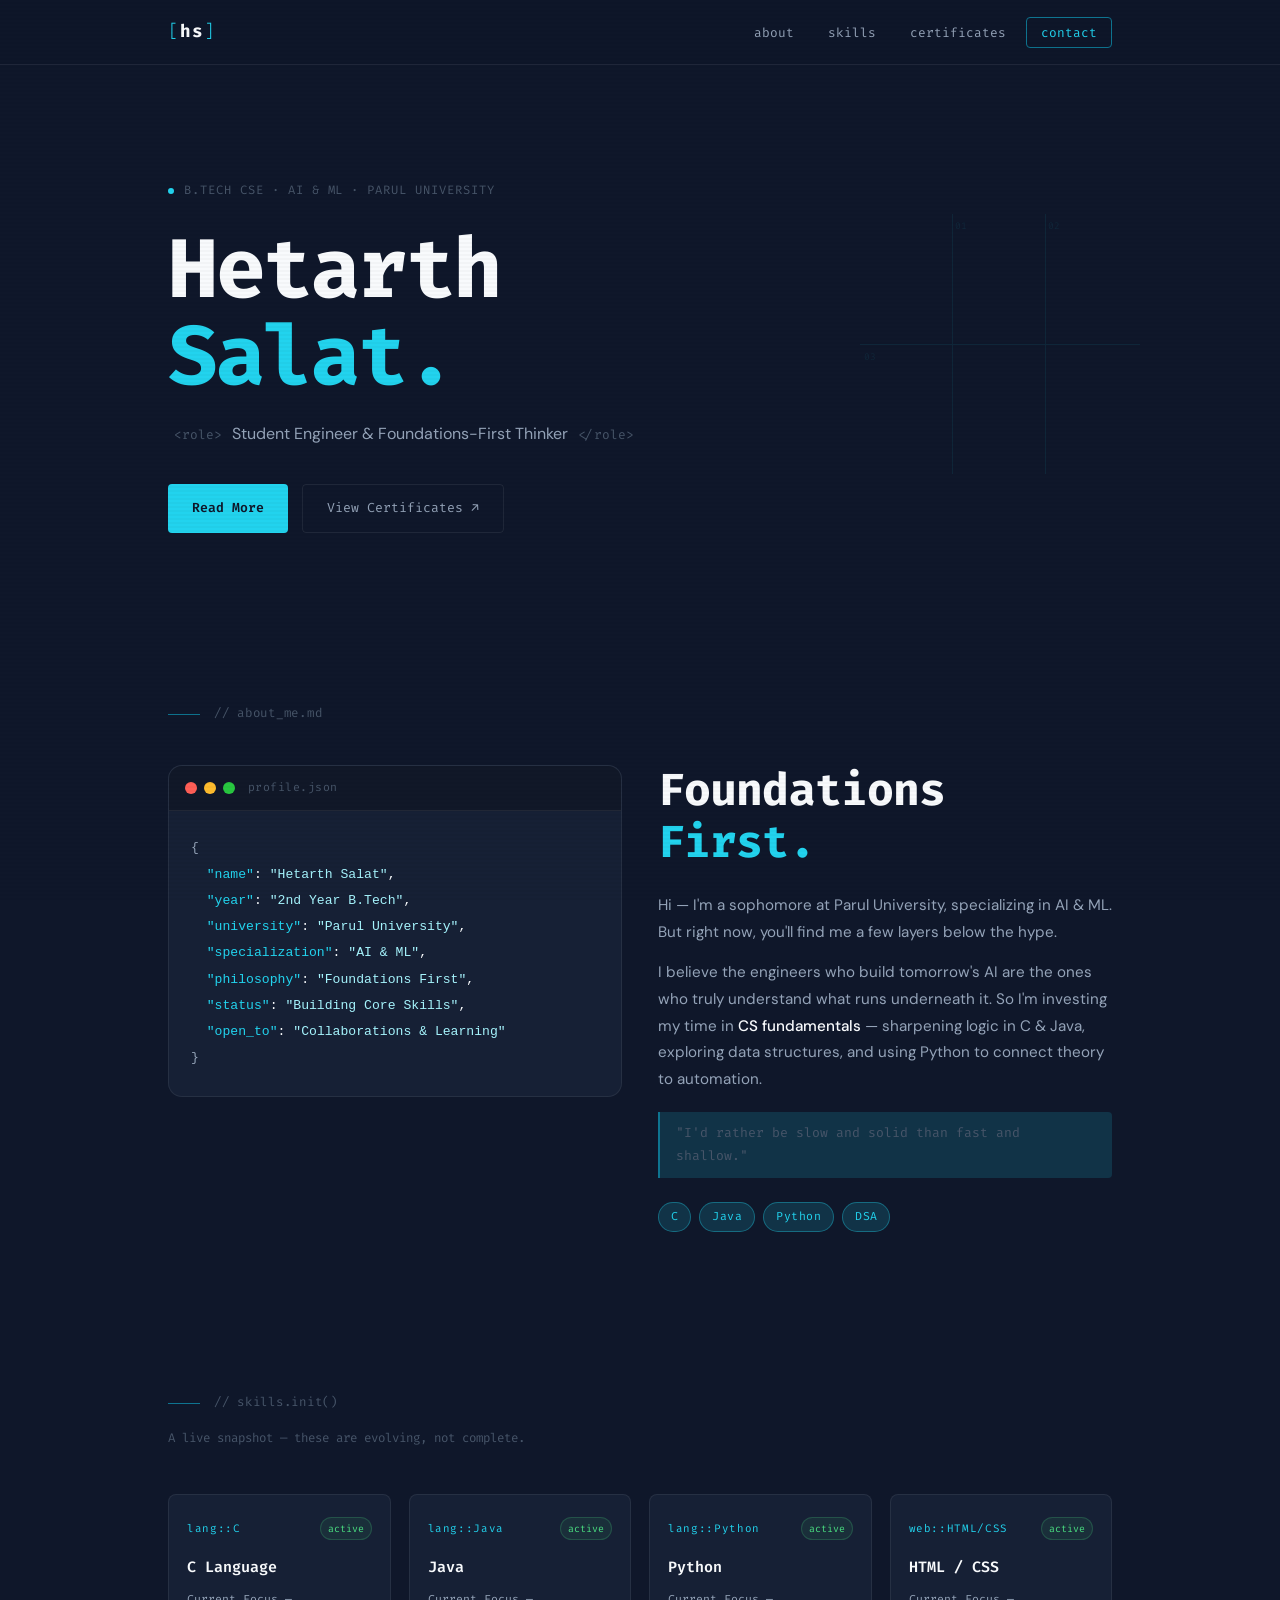
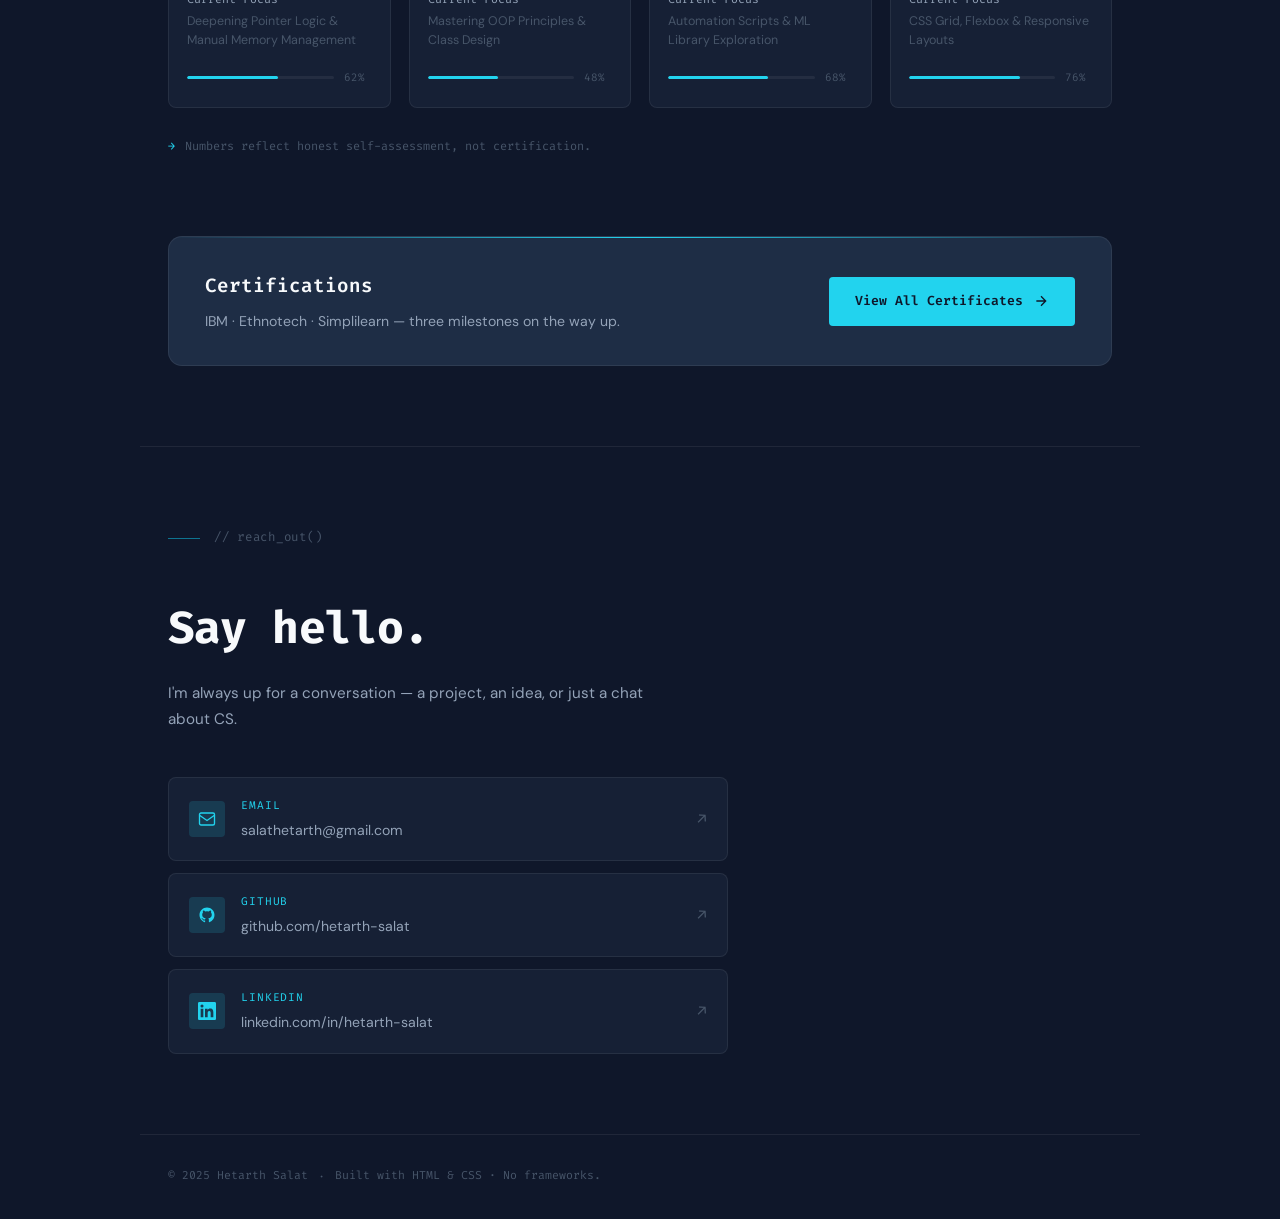
==== index.html @ 566e324a "Initial commit" ====
<!DOCTYPE html>
<html lang="en">
<head>
  <meta charset="UTF-8" />
  <meta name="viewport" content="width=device-width, initial-scale=1.0" />
  <title>Hetarth Salat — Portfolio</title>
  <link rel="preconnect" href="https://fonts.googleapis.com" />
  <link rel="preconnect" href="https://fonts.gstatic.com" crossorigin />
  <link href="https://fonts.googleapis.com/css2?family=Fira+Code:wght@300;400;500;600;700&family=DM+Sans:wght@300;400;500&display=swap" rel="stylesheet" />
  <link rel="stylesheet" href="styles.css" />
</head>
<body>

  <!-- ░░ SCANLINE OVERLAY ░░ -->
  <div class="scanlines" aria-hidden="true"></div>

  <!-- ═══════════════════════════════
       NAVBAR
  ═══════════════════════════════ -->
  <header class="site-header">
    <nav class="nav-container">
      <a href="index.html" class="nav-logo">
        <span class="logo-bracket">[</span>hs<span class="logo-bracket">]</span>
      </a>
      <ul class="nav-links">
        <li><a href="#about">about</a></li>
        <li><a href="#skills">skills</a></li>
        <li><a href="certifications.html">certificates</a></li>
        <li><a href="#contact" class="nav-cta">contact</a></li>
      </ul>
      <!-- Hamburger for mobile -->
      <button class="nav-hamburger" aria-label="Toggle menu" onclick="document.querySelector('.nav-links').classList.toggle('open')">
        <span></span><span></span><span></span>
      </button>
    </nav>
  </header>

  <main>

    <!-- ═══════════════════════════════
         HERO
    ═══════════════════════════════ -->
    <section class="hero-section">
      <div class="hero-inner">
        <div class="hero-eyebrow">
          <span class="eyebrow-dot"></span>
          <span>B.Tech CSE · AI &amp; ML · Parul University</span>
        </div>

        <h1 class="hero-name">
          <span class="hero-name-line">Hetarth</span>
          <span class="hero-name-line accent">Salat.</span>
        </h1>

        <p class="hero-descriptor">
          <span class="descriptor-tag">&lt;role&gt;</span>
          Student Engineer &amp; Foundations-First Thinker
          <span class="descriptor-tag">&lt;/role&gt;</span>
        </p>

        <div class="hero-actions">
          <a href="#about" class="btn-primary">Read More</a>
          <a href="certifications.html" class="btn-ghost">View Certificates ↗</a>
        </div>
      </div>

      <!-- Decorative grid lines -->
      <div class="hero-grid-art" aria-hidden="true">
        <div class="grid-line gl-1"></div>
        <div class="grid-line gl-2"></div>
        <div class="grid-line gl-3"></div>
        <div class="grid-number gn-1">01</div>
        <div class="grid-number gn-2">02</div>
        <div class="grid-number gn-3">03</div>
      </div>
    </section>

    <!-- ═══════════════════════════════
         ABOUT
    ═══════════════════════════════ -->
    <section id="about" class="about-section">
      <div class="section-label">
        <span class="label-line"></span>
        <span class="label-text">// about_me.md</span>
      </div>

      <div class="about-grid">
        <!-- Code block panel -->
        <div class="about-code-panel">
          <div class="code-panel-header">
            <span class="dot red"></span>
            <span class="dot yellow"></span>
            <span class="dot green"></span>
            <span class="code-filename">profile.json</span>
          </div>
          <pre class="code-body"><code><span class="json-brace">{</span>
  <span class="json-key">"name"</span>: <span class="json-str">"Hetarth Salat"</span>,
  <span class="json-key">"year"</span>: <span class="json-str">"2nd Year B.Tech"</span>,
  <span class="json-key">"university"</span>: <span class="json-str">"Parul University"</span>,
  <span class="json-key">"specialization"</span>: <span class="json-str">"AI &amp; ML"</span>,
  <span class="json-key">"philosophy"</span>: <span class="json-str">"Foundations First"</span>,
  <span class="json-key">"status"</span>: <span class="json-str">"Building Core Skills"</span>,
  <span class="json-key">"open_to"</span>: <span class="json-str">"Collaborations &amp; Learning"</span>
<span class="json-brace">}</span></code></pre>
        </div>

        <!-- Narrative panel -->
        <div class="about-narrative">
          <h2 class="about-heading">Foundations<br><span class="accent">First.</span></h2>
          <p class="about-body">
            Hi — I'm a sophomore at Parul University, specializing in AI &amp; ML. But right now, you'll find me a few layers below the hype.
          </p>
          <p class="about-body">
            I believe the engineers who build tomorrow's AI are the ones who truly understand what runs underneath it. So I'm investing my time in <strong>CS fundamentals</strong> — sharpening logic in C &amp; Java, exploring data structures, and using Python to connect theory to automation.
          </p>
          <p class="about-body about-quote">
            "I'd rather be slow and solid than fast and shallow."
          </p>
          <div class="about-tags">
            <span class="tag">C</span>
            <span class="tag">Java</span>
            <span class="tag">Python</span>
            <span class="tag">DSA</span>
          </div>
        </div>
      </div>
    </section>

    <!-- ═══════════════════════════════
         SKILLS
    ═══════════════════════════════ -->
    <section id="skills" class="skills-section">
      <div class="section-label">
        <span class="label-line"></span>
        <span class="label-text">// skills.init()</span>
      </div>
      <p class="section-subtitle">A live snapshot — these are evolving, not complete.</p>

      <div class="skills-grid">

        <article class="skill-card">
          <div class="skill-card-top">
            <span class="skill-lang-tag">lang::C</span>
            <span class="skill-status">active</span>
          </div>
          <h3 class="skill-name">C Language</h3>
          <p class="skill-focus">
            <span class="focus-label">Current Focus —</span>
            Deepening Pointer Logic &amp; Manual Memory Management
          </p>
          <div class="skill-progress-wrap">
            <div class="skill-progress-bar" style="--pct: 62%"></div>
            <span class="skill-pct">62%</span>
          </div>
        </article>

        <article class="skill-card">
          <div class="skill-card-top">
            <span class="skill-lang-tag">lang::Java</span>
            <span class="skill-status">active</span>
          </div>
          <h3 class="skill-name">Java</h3>
          <p class="skill-focus">
            <span class="focus-label">Current Focus —</span>
            Mastering OOP Principles &amp; Class Design
          </p>
          <div class="skill-progress-wrap">
            <div class="skill-progress-bar" style="--pct: 48%"></div>
            <span class="skill-pct">48%</span>
          </div>
        </article>

        <article class="skill-card">
          <div class="skill-card-top">
            <span class="skill-lang-tag">lang::Python</span>
            <span class="skill-status">active</span>
          </div>
          <h3 class="skill-name">Python</h3>
          <p class="skill-focus">
            <span class="focus-label">Current Focus —</span>
            Automation Scripts &amp; ML Library Exploration
          </p>
          <div class="skill-progress-wrap">
            <div class="skill-progress-bar" style="--pct: 68%"></div>
            <span class="skill-pct">68%</span>
          </div>
        </article>

        <article class="skill-card">
          <div class="skill-card-top">
            <span class="skill-lang-tag">web::HTML/CSS</span>
            <span class="skill-status">active</span>
          </div>
          <h3 class="skill-name">HTML / CSS</h3>
          <p class="skill-focus">
            <span class="focus-label">Current Focus —</span>
            CSS Grid, Flexbox &amp; Responsive Layouts
          </p>
          <div class="skill-progress-wrap">
            <div class="skill-progress-bar" style="--pct: 76%"></div>
            <span class="skill-pct">76%</span>
          </div>
        </article>

      </div>

      <div class="skills-note">
        <span class="note-icon">→</span>
        Numbers reflect honest self-assessment, not certification.
      </div>
    </section>

    <!-- ═══════════════════════════════
         CERTS CTA
    ═══════════════════════════════ -->
    <section class="certs-cta-section">
      <div class="certs-cta-inner">
        <div class="certs-cta-text">
          <h2 class="certs-cta-heading">Certifications</h2>
          <p class="certs-cta-body">IBM · Ethnotech · Simplilearn — three milestones on the way up.</p>
        </div>
        <a href="certifications.html" class="certs-cta-btn">
          View All Certificates
          <svg xmlns="http://www.w3.org/2000/svg" width="16" height="16" fill="none" stroke="currentColor" stroke-width="2" viewBox="0 0 24 24"><path d="M5 12h14M12 5l7 7-7 7"/></svg>
        </a>
      </div>
    </section>

    <!-- ═══════════════════════════════
         CONTACT
    ═══════════════════════════════ -->
    <section id="contact" class="contact-section">
      <div class="section-label">
        <span class="label-line"></span>
        <span class="label-text">// reach_out()</span>
      </div>
      <h2 class="contact-heading">Say hello.</h2>
      <p class="contact-sub">I'm always up for a conversation — a project, an idea, or just a chat about CS.</p>

      <div class="contact-links">

        <a href="mailto:salathetarth@gmail.com" class="contact-item">
          <div class="contact-item-icon">
            <svg xmlns="http://www.w3.org/2000/svg" width="18" height="18" fill="none" stroke="currentColor" stroke-width="1.8" viewBox="0 0 24 24"><rect x="2" y="4" width="20" height="16" rx="2"/><path d="m2 7 10 7 10-7"/></svg>
          </div>
          <div class="contact-item-body">
            <span class="contact-item-label">Email</span>
            <span class="contact-item-value">salathetarth@gmail.com</span>
          </div>
          <span class="contact-item-arrow">↗</span>
        </a>

        <a href="https://github.com/Skullcrusher161/" target="_blank" rel="noopener" class="contact-item">
          <div class="contact-item-icon">
            <svg xmlns="http://www.w3.org/2000/svg" width="18" height="18" fill="currentColor" viewBox="0 0 24 24"><path d="M12 2C6.477 2 2 6.484 2 12.017c0 4.425 2.865 8.18 6.839 9.504.5.092.682-.217.682-.483 0-.237-.008-.868-.013-1.703-2.782.605-3.369-1.343-3.369-1.343-.454-1.158-1.11-1.466-1.11-1.466-.908-.62.069-.608.069-.608 1.003.07 1.531 1.032 1.531 1.032.892 1.53 2.341 1.088 2.91.832.092-.647.35-1.088.636-1.338-2.22-.253-4.555-1.113-4.555-4.951 0-1.093.39-1.988 1.029-2.688-.103-.253-.446-1.272.098-2.65 0 0 .84-.27 2.75 1.026A9.564 9.564 0 0 1 12 6.844a9.59 9.59 0 0 1 2.504.337c1.909-1.296 2.747-1.027 2.747-1.027.546 1.379.202 2.398.1 2.651.64.7 1.028 1.595 1.028 2.688 0 3.848-2.339 4.695-4.566 4.943.359.309.678.92.678 1.855 0 1.338-.012 2.419-.012 2.747 0 .268.18.58.688.482A10.02 10.02 0 0 0 22 12.017C22 6.484 17.522 2 12 2z"/></svg>
          </div>
          <div class="contact-item-body">
            <span class="contact-item-label">GitHub</span>
            <span class="contact-item-value">github.com/hetarth-salat</span>
          </div>
          <span class="contact-item-arrow">↗</span>
        </a>

        <a href="https://www.linkedin.com/in/hetarth-salat-a8024132b/" target="_blank" rel="noopener" class="contact-item">
          <div class="contact-item-icon">
            <svg xmlns="http://www.w3.org/2000/svg" width="18" height="18" fill="currentColor" viewBox="0 0 24 24"><path d="M20.447 20.452h-3.554v-5.569c0-1.328-.027-3.037-1.852-3.037-1.853 0-2.136 1.445-2.136 2.939v5.667H9.351V9h3.414v1.561h.046c.477-.9 1.637-1.85 3.37-1.85 3.601 0 4.267 2.37 4.267 5.455v6.286zM5.337 7.433a2.062 2.062 0 0 1-2.063-2.065 2.064 2.064 0 1 1 2.063 2.065zm1.782 13.019H3.555V9h3.564v11.452zM22.225 0H1.771C.792 0 0 .774 0 1.729v20.542C0 23.227.792 24 1.771 24h20.451C23.2 24 24 23.227 24 22.271V1.729C24 .774 23.2 0 22.222 0h.003z"/></svg>
          </div>
          <div class="contact-item-body">
            <span class="contact-item-label">LinkedIn</span>
            <span class="contact-item-value">linkedin.com/in/hetarth-salat</span>
          </div>
          <span class="contact-item-arrow">↗</span>
        </a>

      </div>
    </section>

  </main>

  <!-- ═══════════════════════════════
       FOOTER
  ═══════════════════════════════ -->
  <footer class="site-footer">
    <span class="footer-copy">© 2025 Hetarth Salat</span>
    <span class="footer-sep">·</span>
    <span class="footer-built">Built with HTML &amp; CSS · No frameworks.</span>
  </footer>

</body>
</html>
---- styles.css ----
/* ═══════════════════════════════════════════════════
   Hetarth Salat — Portfolio Stylesheet
   Deep Winter / Coder Mode
   Shared by index.html & certifications.html
═══════════════════════════════════════════════════ */

/* ── CSS Custom Properties ── */
:root {
  --bg:           #0f172a;
  --bg-surface:   #1a2540;
  --bg-elevated:  #1e2d45;
  --bg-card:      #162035;
  --accent:       #22d3ee;
  --accent-glow:  rgba(34, 211, 238, 0.15);
  --accent-dim:   #0e7490;
  --text:         #f8fafc;
  --text-muted:   #94a3b8;
  --text-dim:     #475569;
  --border:       rgba(255, 255, 255, 0.07);
  --border-hover: rgba(34, 211, 238, 0.35);
  --green:        #4ade80;
  --green-bg:     rgba(74, 222, 128, 0.08);

  --font-mono:    'Fira Code', 'Courier New', monospace;
  --font-body:    'DM Sans', sans-serif;

  --radius-sm:    4px;
  --radius:       8px;
  --radius-lg:    14px;
  --ease:         cubic-bezier(0.22, 1, 0.36, 1);
}

/* ── Reset ── */
*, *::before, *::after {
  box-sizing: border-box;
  margin: 0;
  padding: 0;
}

html { scroll-behavior: smooth; }

body {
  background-color: var(--bg);
  color: var(--text);
  font-family: var(--font-body);
  font-size: 16px;
  line-height: 1.75;
  min-height: 100vh;
  -webkit-font-smoothing: antialiased;
  overflow-x: hidden;
}

a { text-decoration: none; color: inherit; }
strong { color: var(--text); font-weight: 500; }
img, svg { display: block; }

/* ── Scanlines ── */
.scanlines {
  pointer-events: none;
  position: fixed;
  inset: 0;
  z-index: 999;
  background: repeating-linear-gradient(
    to bottom,
    transparent,
    transparent 2px,
    rgba(0, 0, 0, 0.04) 2px,
    rgba(0, 0, 0, 0.04) 4px
  );
  opacity: 0.6;
}

/* ── Shared utility ── */
.accent { color: var(--accent); }

/* ═══════════════════════════════════════════════════
   NAVBAR
═══════════════════════════════════════════════════ */
.site-header {
  position: sticky;
  top: 0;
  z-index: 50;
  backdrop-filter: blur(14px);
  -webkit-backdrop-filter: blur(14px);
  background: rgba(15, 23, 42, 0.82);
  border-bottom: 1px solid var(--border);
}

.nav-container {
  max-width: 1000px;
  margin: 0 auto;
  padding: 0 28px;
  height: 64px;
  display: flex;
  align-items: center;
  justify-content: space-between;
}

.nav-logo {
  font-family: var(--font-mono);
  font-size: 1.1rem;
  font-weight: 700;
  color: var(--text);
  letter-spacing: 0.06em;
  transition: color 0.2s;
}
.nav-logo:hover { color: var(--accent); }

.logo-bracket {
  color: var(--accent);
  font-weight: 300;
}

.nav-links {
  list-style: none;
  display: flex;
  align-items: center;
  gap: 6px;
}

.nav-links a {
  font-family: var(--font-mono);
  font-size: 0.8rem;
  color: var(--text-muted);
  padding: 6px 14px;
  border-radius: var(--radius-sm);
  transition: color 0.2s, background 0.2s;
}
.nav-links a:hover,
.nav-links a.nav-active {
  color: var(--accent);
  background: var(--accent-glow);
}

.nav-cta {
  border: 1px solid var(--accent-dim) !important;
  color: var(--accent) !important;
}
.nav-cta:hover {
  background: var(--accent) !important;
  color: var(--bg) !important;
}

/* Hamburger */
.nav-hamburger {
  display: none;
  flex-direction: column;
  gap: 5px;
  background: none;
  border: none;
  cursor: pointer;
  padding: 6px;
}
.nav-hamburger span {
  display: block;
  width: 22px;
  height: 2px;
  background: var(--text-muted);
  border-radius: 2px;
  transition: 0.3s;
}

/* ═══════════════════════════════════════════════════
   SECTION SHARED ELEMENTS
═══════════════════════════════════════════════════ */
.section-label {
  display: flex;
  align-items: center;
  gap: 14px;
  margin-bottom: 40px;
}

.label-line {
  width: 32px;
  height: 1px;
  background: var(--accent-dim);
}

.label-text {
  font-family: var(--font-mono);
  font-size: 0.78rem;
  color: var(--text-dim);
  letter-spacing: 0.06em;
}

/* Buttons */
.btn-primary {
  display: inline-flex;
  align-items: center;
  gap: 8px;
  font-family: var(--font-mono);
  font-size: 0.82rem;
  padding: 12px 24px;
  background: var(--accent);
  color: var(--bg);
  border-radius: var(--radius-sm);
  font-weight: 600;
  transition: opacity 0.2s, transform 0.2s var(--ease);
}
.btn-primary:hover { opacity: 0.88; transform: translateY(-1px); }

.btn-ghost {
  display: inline-flex;
  align-items: center;
  gap: 8px;
  font-family: var(--font-mono);
  font-size: 0.82rem;
  padding: 12px 24px;
  background: transparent;
  color: var(--text-muted);
  border: 1px solid var(--border);
  border-radius: var(--radius-sm);
  transition: color 0.2s, border-color 0.2s, transform 0.2s var(--ease);
}
.btn-ghost:hover {
  color: var(--accent);
  border-color: var(--accent-dim);
  transform: translateY(-1px);
}

/* ═══════════════════════════════════════════════════
   HERO
═══════════════════════════════════════════════════ */
.hero-section {
  position: relative;
  max-width: 1000px;
  margin: 0 auto;
  padding: 110px 28px 90px;
  overflow: hidden;
  animation: fadeSlideUp 0.8s var(--ease) both;
}

@keyframes fadeSlideUp {
  from { opacity: 0; transform: translateY(32px); }
  to   { opacity: 1; transform: translateY(0); }
}

.hero-eyebrow {
  display: inline-flex;
  align-items: center;
  gap: 10px;
  font-family: var(--font-mono);
  font-size: 0.76rem;
  color: var(--text-dim);
  margin-bottom: 24px;
  letter-spacing: 0.08em;
  text-transform: uppercase;
}

.eyebrow-dot {
  width: 6px;
  height: 6px;
  background: var(--accent);
  border-radius: 50%;
  animation: pulse 2s ease-in-out infinite;
}

@keyframes pulse {
  0%, 100% { box-shadow: 0 0 0 0 rgba(34,211,238,0.5); }
  50%       { box-shadow: 0 0 0 7px rgba(34,211,238,0); }
}

.hero-inner { position: relative; z-index: 1; }

.hero-name {
  font-family: var(--font-mono);
  font-size: clamp(2.8rem, 7vw, 5.2rem);
  font-weight: 700;
  line-height: 1.05;
  letter-spacing: -0.03em;
  margin-bottom: 20px;
}

.hero-name-line {
  display: block;
}

.hero-descriptor {
  font-family: var(--font-body);
  font-size: 1rem;
  color: var(--text-muted);
  margin-bottom: 36px;
}

.descriptor-tag {
  font-family: var(--font-mono);
  font-size: 0.8rem;
  color: var(--text-dim);
  margin: 0 6px;
}

.hero-actions {
  display: flex;
  gap: 14px;
  flex-wrap: wrap;
}

/* Decorative Art */
.hero-grid-art {
  position: absolute;
  right: 0;
  top: 50%;
  transform: translateY(-50%);
  width: 280px;
  height: 260px;
  opacity: 0.08;
  pointer-events: none;
}

.grid-line {
  position: absolute;
  background: var(--accent);
}
.gl-1 { width: 1px; height: 100%; left: 33%; }
.gl-2 { width: 1px; height: 100%; left: 66%; }
.gl-3 { width: 100%; height: 1px; top: 50%; }

.grid-number {
  position: absolute;
  font-family: var(--font-mono);
  font-size: 0.6rem;
  color: var(--accent);
}
.gn-1 { top: 4px; left: 34%; }
.gn-2 { top: 4px; left: 67%; }
.gn-3 { top: 52%; left: 4px; }

/* ═══════════════════════════════════════════════════
   ABOUT
═══════════════════════════════════════════════════ */
.about-section {
  max-width: 1000px;
  margin: 0 auto;
  padding: 80px 28px;
  animation: fadeSlideUp 0.8s 0.1s var(--ease) both;
}

.about-grid {
  display: grid;
  grid-template-columns: 1fr 1fr;
  gap: 36px;
  align-items: start;
}

/* Code panel */
.about-code-panel {
  background: var(--bg-card);
  border: 1px solid var(--border);
  border-radius: var(--radius-lg);
  overflow: hidden;
  font-family: var(--font-mono);
}

.code-panel-header {
  display: flex;
  align-items: center;
  gap: 7px;
  padding: 12px 16px;
  background: rgba(0,0,0,0.25);
  border-bottom: 1px solid var(--border);
}

.dot {
  width: 12px;
  height: 12px;
  border-radius: 50%;
}
.dot.red    { background: #ff5f57; }
.dot.yellow { background: #febc2e; }
.dot.green  { background: #28c840; }

.code-filename {
  font-size: 0.72rem;
  color: var(--text-dim);
  margin-left: 6px;
  letter-spacing: 0.04em;
}

.code-body {
  padding: 24px 22px;
  font-size: 0.82rem;
  line-height: 2;
  overflow-x: auto;
}

.json-brace { color: var(--text-muted); }
.json-key   { color: var(--accent); }
.json-str   { color: #a5f3fc; }

/* Narrative */
.about-heading {
  font-family: var(--font-mono);
  font-size: clamp(1.8rem, 4vw, 2.8rem);
  font-weight: 700;
  line-height: 1.15;
  letter-spacing: -0.02em;
  margin-bottom: 24px;
}

.about-body {
  font-size: 0.95rem;
  color: var(--text-muted);
  margin-bottom: 14px;
}

.about-quote {
  font-family: var(--font-mono);
  font-size: 0.82rem !important;
  color: var(--text-dim) !important;
  border-left: 2px solid var(--accent-dim);
  padding: 10px 16px;
  background: var(--accent-glow);
  border-radius: 0 var(--radius-sm) var(--radius-sm) 0;
  margin-top: 20px;
  margin-bottom: 24px !important;
}

.about-tags {
  display: flex;
  flex-wrap: wrap;
  gap: 8px;
}

.tag {
  font-family: var(--font-mono);
  font-size: 0.72rem;
  padding: 4px 12px;
  border-radius: 20px;
  border: 1px solid var(--border-hover);
  color: var(--accent);
  background: var(--accent-glow);
  letter-spacing: 0.04em;
}

/* ═══════════════════════════════════════════════════
   SKILLS
═══════════════════════════════════════════════════ */
.skills-section {
  max-width: 1000px;
  margin: 0 auto;
  padding: 80px 28px;
  animation: fadeSlideUp 0.8s 0.2s var(--ease) both;
}

.section-subtitle {
  font-family: var(--font-mono);
  font-size: 0.78rem;
  color: var(--text-dim);
  margin-top: -26px;
  margin-bottom: 44px;
}

/* 4-column auto-fit grid */
.skills-grid {
  display: grid;
  grid-template-columns: repeat(auto-fit, minmax(150px, 1fr));
  gap: 18px;
}

.skill-card {
  background: var(--bg-card);
  border: 1px solid var(--border);
  border-radius: var(--radius);
  padding: 22px 18px 20px;
  transition: border-color 0.25s, transform 0.25s var(--ease), box-shadow 0.25s;
  cursor: default;
}

.skill-card:hover {
  border-color: var(--border-hover);
  transform: translateY(-5px);
  box-shadow: 0 16px 40px rgba(0,0,0,0.3);
}

.skill-card-top {
  display: flex;
  align-items: center;
  justify-content: space-between;
  margin-bottom: 14px;
}

.skill-lang-tag {
  font-family: var(--font-mono);
  font-size: 0.68rem;
  color: var(--accent);
  letter-spacing: 0.06em;
}

.skill-status {
  font-family: var(--font-mono);
  font-size: 0.62rem;
  color: var(--green);
  background: var(--green-bg);
  border: 1px solid rgba(74,222,128,0.2);
  padding: 2px 7px;
  border-radius: 20px;
}

.skill-name {
  font-family: var(--font-mono);
  font-size: 0.94rem;
  font-weight: 600;
  color: var(--text);
  margin-bottom: 10px;
}

.skill-focus {
  font-size: 0.78rem;
  color: var(--text-dim);
  line-height: 1.5;
  margin-bottom: 18px;
  min-height: 52px;
}

.focus-label {
  font-family: var(--font-mono);
  color: var(--text-muted);
  font-size: 0.72rem;
  display: block;
  margin-bottom: 4px;
}

.skill-progress-wrap {
  display: flex;
  align-items: center;
  gap: 10px;
}

.skill-progress-bar {
  flex: 1;
  height: 3px;
  background: rgba(255,255,255,0.06);
  border-radius: 2px;
  overflow: hidden;
  position: relative;
}

.skill-progress-bar::after {
  content: '';
  display: block;
  height: 100%;
  width: var(--pct);
  background: var(--accent);
  border-radius: 2px;
  transition: width 1.2s var(--ease);
}

.skill-pct {
  font-family: var(--font-mono);
  font-size: 0.68rem;
  color: var(--text-dim);
  min-width: 28px;
}

.skills-note {
  display: flex;
  align-items: center;
  gap: 10px;
  margin-top: 28px;
  font-family: var(--font-mono);
  font-size: 0.74rem;
  color: var(--text-dim);
}

.note-icon { color: var(--accent); }

/* ═══════════════════════════════════════════════════
   CERTS CTA BANNER (index page)
═══════════════════════════════════════════════════ */
.certs-cta-section {
  max-width: 1000px;
  margin: 0 auto;
  padding: 0 28px 80px;
}

.certs-cta-inner {
  display: flex;
  align-items: center;
  justify-content: space-between;
  flex-wrap: wrap;
  gap: 24px;
  background: var(--bg-elevated);
  border: 1px solid var(--border);
  border-radius: var(--radius-lg);
  padding: 32px 36px;
  position: relative;
  overflow: hidden;
}

.certs-cta-inner::before {
  content: '';
  position: absolute;
  top: 0; left: 0; right: 0;
  height: 1px;
  background: linear-gradient(to right, transparent, var(--accent), transparent);
}

.certs-cta-heading {
  font-family: var(--font-mono);
  font-size: 1.2rem;
  font-weight: 600;
  color: var(--text);
  margin-bottom: 6px;
}

.certs-cta-body {
  font-size: 0.88rem;
  color: var(--text-muted);
}

.certs-cta-btn {
  display: inline-flex;
  align-items: center;
  gap: 10px;
  font-family: var(--font-mono);
  font-size: 0.82rem;
  font-weight: 600;
  padding: 13px 26px;
  background: var(--accent);
  color: var(--bg);
  border-radius: var(--radius-sm);
  white-space: nowrap;
  transition: opacity 0.2s, transform 0.2s var(--ease);
}
.certs-cta-btn:hover { opacity: 0.88; transform: translateY(-2px); }

/* ═══════════════════════════════════════════════════
   CONTACT
═══════════════════════════════════════════════════ */
.contact-section {
  max-width: 1000px;
  margin: 0 auto;
  padding: 80px 28px;
  border-top: 1px solid var(--border);
}

.contact-heading {
  font-family: var(--font-mono);
  font-size: clamp(1.8rem, 4vw, 2.8rem);
  font-weight: 700;
  letter-spacing: -0.02em;
  margin-bottom: 12px;
}

.contact-sub {
  font-size: 0.95rem;
  color: var(--text-muted);
  margin-bottom: 44px;
  max-width: 500px;
}

.contact-links {
  display: flex;
  flex-direction: column;
  gap: 12px;
  max-width: 560px;
}

.contact-item {
  display: flex;
  align-items: center;
  gap: 16px;
  padding: 18px 20px;
  background: var(--bg-card);
  border: 1px solid var(--border);
  border-radius: var(--radius);
  transition: border-color 0.2s, background 0.2s, transform 0.2s var(--ease);
}

.contact-item:hover {
  border-color: var(--border-hover);
  background: var(--bg-elevated);
  transform: translateX(5px);
}

.contact-item-icon {
  width: 36px;
  height: 36px;
  display: flex;
  align-items: center;
  justify-content: center;
  background: var(--accent-glow);
  border-radius: var(--radius-sm);
  color: var(--accent);
  flex-shrink: 0;
}

.contact-item-body {
  flex: 1;
  display: flex;
  flex-direction: column;
  gap: 2px;
}

.contact-item-label {
  font-family: var(--font-mono);
  font-size: 0.7rem;
  color: var(--accent);
  text-transform: uppercase;
  letter-spacing: 0.08em;
}

.contact-item-value {
  font-size: 0.88rem;
  color: var(--text-muted);
  transition: color 0.2s;
}

.contact-item:hover .contact-item-value { color: var(--text); }

.contact-item-arrow {
  font-family: var(--font-mono);
  font-size: 1rem;
  color: var(--text-dim);
  transition: color 0.2s, transform 0.2s;
}

.contact-item:hover .contact-item-arrow {
  color: var(--accent);
  transform: translate(3px, -3px);
}

/* ═══════════════════════════════════════════════════
   SITE FOOTER
═══════════════════════════════════════════════════ */
.site-footer {
  max-width: 1000px;
  margin: 0 auto;
  padding: 28px;
  display: flex;
  align-items: center;
  gap: 12px;
  border-top: 1px solid var(--border);
}

.footer-copy,
.footer-built {
  font-family: var(--font-mono);
  font-size: 0.72rem;
  color: var(--text-dim);
}

.footer-sep { color: var(--text-dim); }

/* ═══════════════════════════════════════════════════
   CERTIFICATIONS PAGE
═══════════════════════════════════════════════════ */
.certs-page-hero {
  max-width: 1000px;
  margin: 0 auto;
  padding: 72px 28px 56px;
  animation: fadeSlideUp 0.8s var(--ease) both;
}

.back-link {
  display: inline-flex;
  align-items: center;
  gap: 8px;
  font-family: var(--font-mono);
  font-size: 0.76rem;
  color: var(--text-dim);
  transition: color 0.2s;
}
.back-link:hover { color: var(--accent); }

.certs-page-title {
  font-family: var(--font-mono);
  font-size: clamp(2.2rem, 6vw, 4rem);
  font-weight: 700;
  line-height: 1.05;
  letter-spacing: -0.03em;
  margin-bottom: 18px;
}

.certs-page-sub {
  font-size: 0.96rem;
  color: var(--text-muted);
  max-width: 560px;
}

/* Gallery */
.certs-gallery-section {
  max-width: 1000px;
  margin: 0 auto;
  padding: 0 28px 80px;
}

.certs-gallery-grid {
  display: grid;
  grid-template-columns: repeat(3, 1fr);
  gap: 32px;
  align-items: start;
}

.cert-frame-wrap {
  display: flex;
  flex-direction: column;
  gap: 10px;
}

.cert-frame-label {
  font-family: var(--font-mono);
  font-size: 0.7rem;
  color: var(--text-dim);
  letter-spacing: 0.08em;
}

/* The "physical frame" look */
.cert-frame {
  display: block;

  /* White mat + thick dark frame */
  background: #ffffff;
  border: 10px solid #0d1526;
  outline: 2px solid rgba(255,255,255,0.06);

  /* Deep shadow like a frame on a wall */
  box-shadow:
    8px 10px 0px #080e1a,
    0 20px 60px rgba(0, 0, 0, 0.65),
    0 4px 16px rgba(0, 0, 0, 0.4),
    inset 0 0 0 1px rgba(255,255,255,0.12);

  border-radius: 3px;
  transition:
    transform 0.35s var(--ease),
    box-shadow 0.35s var(--ease);
}

.cert-frame:hover {
  transform: translateY(-8px) rotate(-0.6deg);
  box-shadow:
    10px 20px 0px #080e1a,
    0 36px 80px rgba(0, 0, 0, 0.7),
    0 6px 20px rgba(0, 0, 0, 0.4),
    inset 0 0 0 1px rgba(255,255,255,0.14);
}

.cert-frame-inner {
  padding: 28px 24px 22px;
  display: flex;
  flex-direction: column;
  min-height: 260px;
  gap: 0;
}

/* Issuer logo / badge */
.cert-issuer-logo {
  font-family: var(--font-mono);
  font-size: 0.7rem;
  font-weight: 700;
  letter-spacing: 0.14em;
  text-transform: uppercase;
  color: #0f172a;
  background: #e2e8f0;
  padding: 4px 10px;
  border-radius: 3px;
  display: inline-block;
  margin-bottom: 18px;
  width: fit-content;
}

.cert-issuer-logo.ethnotech { background: #dbeafe; color: #1e40af; }
.cert-issuer-logo.simplilearn { background: #dcfce7; color: #166534; }

.cert-frame-body { flex: 1; }

.cert-issued-by {
  font-family: 'Courier New', monospace;
  font-size: 0.65rem;
  color: #94a3b8;
  text-transform: uppercase;
  letter-spacing: 0.1em;
  margin-bottom: 6px;
}

.cert-title {
  font-family: var(--font-body);
  font-size: 1.05rem;
  font-weight: 500;
  color: #0f172a;
  line-height: 1.4;
  margin-bottom: 12px;
}

.cert-desc {
  font-family: var(--font-body);
  font-size: 0.8rem;
  color: #64748b;
  line-height: 1.6;
}

.cert-frame-footer {
  display: flex;
  align-items: center;
  justify-content: space-between;
  margin-top: 20px;
  padding-top: 16px;
  border-top: 1px solid #e2e8f0;
}

.cert-verified {
  display: flex;
  align-items: center;
  gap: 6px;
  font-family: 'Courier New', monospace;
  font-size: 0.65rem;
  color: #16a34a;
  letter-spacing: 0.06em;
}

.verified-dot {
  width: 6px;
  height: 6px;
  background: #22c55e;
  border-radius: 50%;
  flex-shrink: 0;
}

.cert-open-hint {
  font-family: 'Courier New', monospace;
  font-size: 0.65rem;
  color: #94a3b8;
  transition: color 0.2s;
}

.cert-frame:hover .cert-open-hint { color: #0ea5e9; }

/* Back section */
.certs-back-section {
  max-width: 1000px;
  margin: 0 auto;
  padding: 0 28px 80px;
  display: flex;
  flex-direction: column;
  align-items: flex-start;
  gap: 20px;
}

.certs-back-note {
  font-family: var(--font-mono);
  font-size: 0.78rem;
  color: var(--text-dim);
}

/* ═══════════════════════════════════════════════════
   RESPONSIVE
═══════════════════════════════════════════════════ */

/* Tablet */
@media (max-width: 820px) {
  .about-grid {
    grid-template-columns: 1fr;
  }

  .certs-gallery-grid {
    grid-template-columns: repeat(2, 1fr);
  }

  .hero-grid-art { display: none; }
}

/* Mobile */
@media (max-width: 600px) {
  .nav-links {
    display: none;
    position: absolute;
    top: 64px;
    left: 0; right: 0;
    background: #0d1628;
    border-bottom: 1px solid var(--border);
    flex-direction: column;
    padding: 16px;
    gap: 4px;
  }

  .nav-links.open { display: flex; }
  .nav-hamburger { display: flex; }

  .skills-grid {
    grid-template-columns: repeat(auto-fit, minmax(150px, 1fr));
  }

  .certs-gallery-grid {
    grid-template-columns: 1fr;
    max-width: 360px;
    margin: 0 auto;
  }

  .certs-cta-inner {
    flex-direction: column;
    align-items: flex-start;
  }

  .hero-actions {
    flex-direction: column;
  }

  .hero-section,
  .about-section,
  .skills-section,
  .contact-section,
  .certs-page-hero,
  .certs-gallery-section,
  .certs-back-section,
  .certs-cta-section {
    padding-left: 18px;
    padding-right: 18px;
  }

  .nav-container { padding: 0 18px; }

  .contact-links { max-width: 100%; }
}
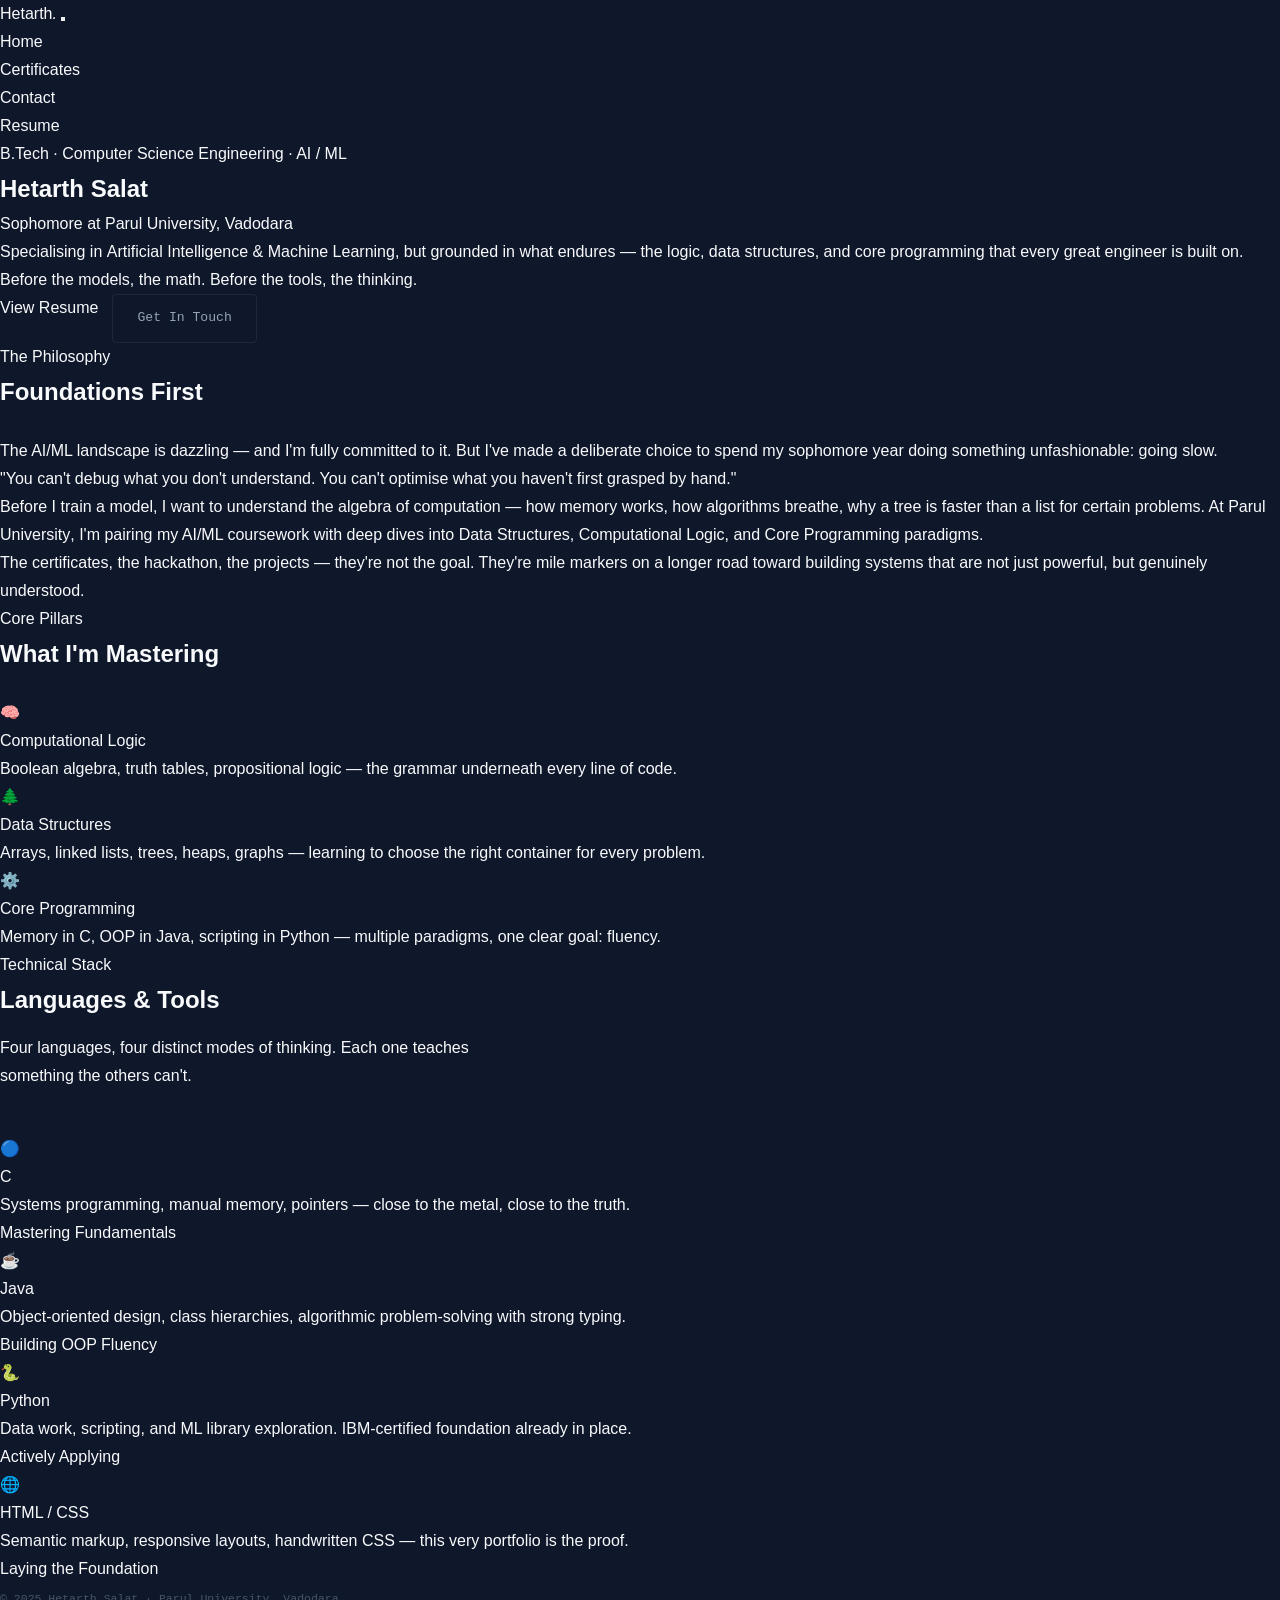
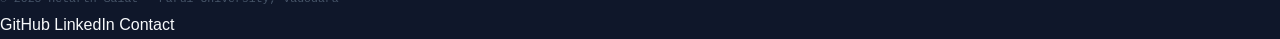
==== commit 0bd853c3: "Update index.html" ====
--- a/index.html
+++ b/index.html
@@ -3,288 +3,177 @@
 <head>
   <meta charset="UTF-8" />
   <meta name="viewport" content="width=device-width, initial-scale=1.0" />
-  <title>Hetarth Salat — Portfolio</title>
-  <link rel="preconnect" href="https://fonts.googleapis.com" />
-  <link rel="preconnect" href="https://fonts.gstatic.com" crossorigin />
-  <link href="https://fonts.googleapis.com/css2?family=Fira+Code:wght@300;400;500;600;700&family=DM+Sans:wght@300;400;500&display=swap" rel="stylesheet" />
+  <meta name="description" content="Hetarth Salat — B.Tech CSE (AI/ML) sophomore at Parul University. Foundations first." />
+  <title>Hetarth Salat · Portfolio</title>
   <link rel="stylesheet" href="styles.css" />
 </head>
 <body>
 
-  <!-- ░░ SCANLINE OVERLAY ░░ -->
-  <div class="scanlines" aria-hidden="true"></div>
-
-  <!-- ═══════════════════════════════
-       NAVBAR
-  ═══════════════════════════════ -->
-  <header class="site-header">
-    <nav class="nav-container">
-      <a href="index.html" class="nav-logo">
-        <span class="logo-bracket">[</span>hs<span class="logo-bracket">]</span>
-      </a>
-      <ul class="nav-links">
-        <li><a href="#about">about</a></li>
-        <li><a href="#skills">skills</a></li>
-        <li><a href="certifications.html">certificates</a></li>
-        <li><a href="#contact" class="nav-cta">contact</a></li>
-      </ul>
-      <!-- Hamburger for mobile -->
-      <button class="nav-hamburger" aria-label="Toggle menu" onclick="document.querySelector('.nav-links').classList.toggle('open')">
+  <!-- NAVBAR -->
+  <nav class="navbar">
+    <div class="nav-wrap">
+      <a href="index.html" class="nav-brand">Hetarth<em>.</em></a>
+      <button class="nav-burger" id="burger" aria-label="Toggle menu">
         <span></span><span></span><span></span>
       </button>
-    </nav>
-  </header>
+      <ul class="nav-list" id="navList">
+        <li><a href="index.html" class="active">Home</a></li>
+        <li><a href="certifications.html">Certificates</a></li>
+        <li><a href="contact.html">Contact</a></li>
+        <li><a href="resume.html" class="nav-resume">Resume</a></li>
+      </ul>
+    </div>
+  </nav>
 
-  <main>
+  <!-- HERO -->
+  <section class="hero">
+    <div class="wrap">
+      <p class="hero-kicker fu">B.Tech · Computer Science Engineering · AI / ML</p>
+      <h1 class="hero-title fu fu-1">Hetarth Salat</h1>
+      <p class="hero-role fu fu-2">Sophomore at Parul University, Vadodara</p>
+      <p class="hero-body fu fu-3">
+        Specialising in <strong>Artificial Intelligence &amp; Machine Learning</strong>,
+        but grounded in what endures — the logic, data structures, and core programming
+        that every great engineer is built on. Before the models, the math.
+        Before the tools, the thinking.
+      </p>
+      <div class="hero-actions fu fu-4">
+        <a href="resume.html" class="btn btn-solid">View Resume</a>
+        <a href="contact.html" class="btn btn-ghost">Get In Touch</a>
+      </div>
+    </div>
+  </section>
 
-    <!-- ═══════════════════════════════
-         HERO
-    ═══════════════════════════════ -->
-    <section class="hero-section">
-      <div class="hero-inner">
-        <div class="hero-eyebrow">
-          <span class="eyebrow-dot"></span>
-          <span>B.Tech CSE · AI &amp; ML · Parul University</span>
+  <!-- NARRATIVE -->
+  <section class="section narrative">
+    <div class="wrap">
+      <div class="narrative-grid">
+
+        <div class="narrative-prose">
+          <span class="eyebrow">The Philosophy</span>
+          <h2 style="margin-bottom:1.5rem;">Foundations First</h2>
+          <div class="rule"></div>
+
+          <p>
+            The AI/ML landscape is dazzling — and I'm fully committed to it. But I've made a
+            deliberate choice to spend my sophomore year doing something unfashionable: going slow.
+          </p>
+
+          <div class="pull-quote">
+            "You can't debug what you don't understand. You can't optimise what you haven't first grasped by hand."
+          </div>
+
+          <p>
+            Before I train a model, I want to understand the algebra of computation — how memory works,
+            how algorithms breathe, why a tree is faster than a list for certain problems.
+            At <strong>Parul University</strong>, I'm pairing my AI/ML coursework with deep dives into
+            <strong>Data Structures</strong>, <strong>Computational Logic</strong>, and
+            <strong>Core Programming paradigms</strong>.
+          </p>
+
+          <p>
+            The certificates, the hackathon, the projects — they're not the goal.
+            They're mile markers on a longer road toward building systems that are not just powerful,
+            but genuinely understood.
+          </p>
         </div>
 
-        <h1 class="hero-name">
-          <span class="hero-name-line">Hetarth</span>
-          <span class="hero-name-line accent">Salat.</span>
-        </h1>
+        <div>
+          <span class="eyebrow">Core Pillars</span>
+          <h2 style="margin-bottom:1.5rem;">What I'm Mastering</h2>
+          <div class="rule"></div>
+          <div class="pillars">
 
-        <p class="hero-descriptor">
-          <span class="descriptor-tag">&lt;role&gt;</span>
-          Student Engineer &amp; Foundations-First Thinker
-          <span class="descriptor-tag">&lt;/role&gt;</span>
-        </p>
+            <div class="pillar">
+              <span class="pillar-icon">🧠</span>
+              <div>
+                <p class="pillar-name">Computational Logic</p>
+                <p class="pillar-desc">Boolean algebra, truth tables, propositional logic — the grammar underneath every line of code.</p>
+              </div>
+            </div>
 
-        <div class="hero-actions">
-          <a href="#about" class="btn-primary">Read More</a>
-          <a href="certifications.html" class="btn-ghost">View Certificates ↗</a>
-        </div>
-      </div>
+            <div class="pillar">
+              <span class="pillar-icon">🌲</span>
+              <div>
+                <p class="pillar-name">Data Structures</p>
+                <p class="pillar-desc">Arrays, linked lists, trees, heaps, graphs — learning to choose the right container for every problem.</p>
+              </div>
+            </div>
 
-      <!-- Decorative grid lines -->
-      <div class="hero-grid-art" aria-hidden="true">
-        <div class="grid-line gl-1"></div>
-        <div class="grid-line gl-2"></div>
-        <div class="grid-line gl-3"></div>
-        <div class="grid-number gn-1">01</div>
-        <div class="grid-number gn-2">02</div>
-        <div class="grid-number gn-3">03</div>
-      </div>
-    </section>
+            <div class="pillar">
+              <span class="pillar-icon">⚙️</span>
+              <div>
+                <p class="pillar-name">Core Programming</p>
+                <p class="pillar-desc">Memory in C, OOP in Java, scripting in Python — multiple paradigms, one clear goal: fluency.</p>
+              </div>
+            </div>
 
-    <!-- ═══════════════════════════════
-         ABOUT
-    ═══════════════════════════════ -->
-    <section id="about" class="about-section">
-      <div class="section-label">
-        <span class="label-line"></span>
-        <span class="label-text">// about_me.md</span>
-      </div>
-
-      <div class="about-grid">
-        <!-- Code block panel -->
-        <div class="about-code-panel">
-          <div class="code-panel-header">
-            <span class="dot red"></span>
-            <span class="dot yellow"></span>
-            <span class="dot green"></span>
-            <span class="code-filename">profile.json</span>
           </div>
-          <pre class="code-body"><code><span class="json-brace">{</span>
-  <span class="json-key">"name"</span>: <span class="json-str">"Hetarth Salat"</span>,
-  <span class="json-key">"year"</span>: <span class="json-str">"2nd Year B.Tech"</span>,
-  <span class="json-key">"university"</span>: <span class="json-str">"Parul University"</span>,
-  <span class="json-key">"specialization"</span>: <span class="json-str">"AI &amp; ML"</span>,
-  <span class="json-key">"philosophy"</span>: <span class="json-str">"Foundations First"</span>,
-  <span class="json-key">"status"</span>: <span class="json-str">"Building Core Skills"</span>,
-  <span class="json-key">"open_to"</span>: <span class="json-str">"Collaborations &amp; Learning"</span>
-<span class="json-brace">}</span></code></pre>
         </div>
 
-        <!-- Narrative panel -->
-        <div class="about-narrative">
-          <h2 class="about-heading">Foundations<br><span class="accent">First.</span></h2>
-          <p class="about-body">
-            Hi — I'm a sophomore at Parul University, specializing in AI &amp; ML. But right now, you'll find me a few layers below the hype.
-          </p>
-          <p class="about-body">
-            I believe the engineers who build tomorrow's AI are the ones who truly understand what runs underneath it. So I'm investing my time in <strong>CS fundamentals</strong> — sharpening logic in C &amp; Java, exploring data structures, and using Python to connect theory to automation.
-          </p>
-          <p class="about-body about-quote">
-            "I'd rather be slow and solid than fast and shallow."
-          </p>
-          <div class="about-tags">
-            <span class="tag">C</span>
-            <span class="tag">Java</span>
-            <span class="tag">Python</span>
-            <span class="tag">DSA</span>
-          </div>
+      </div>
+    </div>
+  </section>
+
+  <!-- TECH STACK -->
+  <section class="section">
+    <div class="wrap">
+      <span class="eyebrow">Technical Stack</span>
+      <h2 style="margin-bottom:.8rem;">Languages &amp; Tools</h2>
+      <p style="margin-bottom:2.8rem; max-width:520px;">
+        Four languages, four distinct modes of thinking. Each one teaches something the others can't.
+      </p>
+
+      <div class="tech-grid">
+
+        <div class="tech-card fu">
+          <span class="tech-glyph">🔵</span>
+          <p class="tech-name">C</p>
+          <p class="tech-blurb">Systems programming, manual memory, pointers — close to the metal, close to the truth.</p>
+          <span class="badge badge--blue">Mastering Fundamentals</span>
         </div>
-      </div>
-    </section>
 
-    <!-- ═══════════════════════════════
-         SKILLS
-    ═══════════════════════════════ -->
-    <section id="skills" class="skills-section">
-      <div class="section-label">
-        <span class="label-line"></span>
-        <span class="label-text">// skills.init()</span>
-      </div>
-      <p class="section-subtitle">A live snapshot — these are evolving, not complete.</p>
+        <div class="tech-card fu fu-1">
+          <span class="tech-glyph">☕</span>
+          <p class="tech-name">Java</p>
+          <p class="tech-blurb">Object-oriented design, class hierarchies, algorithmic problem-solving with strong typing.</p>
+          <span class="badge badge--amber">Building OOP Fluency</span>
+        </div>
 
-      <div class="skills-grid">
+        <div class="tech-card fu fu-2">
+          <span class="tech-glyph">🐍</span>
+          <p class="tech-name">Python</p>
+          <p class="tech-blurb">Data work, scripting, and ML library exploration. IBM-certified foundation already in place.</p>
+          <span class="badge badge--green">Actively Applying</span>
+        </div>
 
-        <article class="skill-card">
-          <div class="skill-card-top">
-            <span class="skill-lang-tag">lang::C</span>
-            <span class="skill-status">active</span>
-          </div>
-          <h3 class="skill-name">C Language</h3>
-          <p class="skill-focus">
-            <span class="focus-label">Current Focus —</span>
-            Deepening Pointer Logic &amp; Manual Memory Management
-          </p>
-          <div class="skill-progress-wrap">
-            <div class="skill-progress-bar" style="--pct: 62%"></div>
-            <span class="skill-pct">62%</span>
-          </div>
-        </article>
-
-        <article class="skill-card">
-          <div class="skill-card-top">
-            <span class="skill-lang-tag">lang::Java</span>
-            <span class="skill-status">active</span>
-          </div>
-          <h3 class="skill-name">Java</h3>
-          <p class="skill-focus">
-            <span class="focus-label">Current Focus —</span>
-            Mastering OOP Principles &amp; Class Design
-          </p>
-          <div class="skill-progress-wrap">
-            <div class="skill-progress-bar" style="--pct: 48%"></div>
-            <span class="skill-pct">48%</span>
-          </div>
-        </article>
-
-        <article class="skill-card">
-          <div class="skill-card-top">
-            <span class="skill-lang-tag">lang::Python</span>
-            <span class="skill-status">active</span>
-          </div>
-          <h3 class="skill-name">Python</h3>
-          <p class="skill-focus">
-            <span class="focus-label">Current Focus —</span>
-            Automation Scripts &amp; ML Library Exploration
-          </p>
-          <div class="skill-progress-wrap">
-            <div class="skill-progress-bar" style="--pct: 68%"></div>
-            <span class="skill-pct">68%</span>
-          </div>
-        </article>
-
-        <article class="skill-card">
-          <div class="skill-card-top">
-            <span class="skill-lang-tag">web::HTML/CSS</span>
-            <span class="skill-status">active</span>
-          </div>
-          <h3 class="skill-name">HTML / CSS</h3>
-          <p class="skill-focus">
-            <span class="focus-label">Current Focus —</span>
-            CSS Grid, Flexbox &amp; Responsive Layouts
-          </p>
-          <div class="skill-progress-wrap">
-            <div class="skill-progress-bar" style="--pct: 76%"></div>
-            <span class="skill-pct">76%</span>
-          </div>
-        </article>
+        <div class="tech-card fu fu-3">
+          <span class="tech-glyph">🌐</span>
+          <p class="tech-name">HTML / CSS</p>
+          <p class="tech-blurb">Semantic markup, responsive layouts, handwritten CSS — this very portfolio is the proof.</p>
+          <span class="badge badge--purple">Laying the Foundation</span>
+        </div>
 
       </div>
+    </div>
+  </section>
 
-      <div class="skills-note">
-        <span class="note-icon">→</span>
-        Numbers reflect honest self-assessment, not certification.
+  <!-- FOOTER -->
+  <footer class="footer">
+    <div class="footer-row">
+      <span class="footer-copy">© 2025 Hetarth Salat · Parul University, Vadodara</span>
+      <div class="footer-links">
+        <a href="https://github.com/Skullcrusher161" target="_blank" rel="noopener">GitHub</a>
+        <a href="https://www.linkedin.com/in/hetarth-salat-a8024132b" target="_blank" rel="noopener">LinkedIn</a>
+        <a href="contact.html">Contact</a>
       </div>
-    </section>
-
-    <!-- ═══════════════════════════════
-         CERTS CTA
-    ═══════════════════════════════ -->
-    <section class="certs-cta-section">
-      <div class="certs-cta-inner">
-        <div class="certs-cta-text">
-          <h2 class="certs-cta-heading">Certifications</h2>
-          <p class="certs-cta-body">IBM · Ethnotech · Simplilearn — three milestones on the way up.</p>
-        </div>
-        <a href="certifications.html" class="certs-cta-btn">
-          View All Certificates
-          <svg xmlns="http://www.w3.org/2000/svg" width="16" height="16" fill="none" stroke="currentColor" stroke-width="2" viewBox="0 0 24 24"><path d="M5 12h14M12 5l7 7-7 7"/></svg>
-        </a>
-      </div>
-    </section>
-
-    <!-- ═══════════════════════════════
-         CONTACT
-    ═══════════════════════════════ -->
-    <section id="contact" class="contact-section">
-      <div class="section-label">
-        <span class="label-line"></span>
-        <span class="label-text">// reach_out()</span>
-      </div>
-      <h2 class="contact-heading">Say hello.</h2>
-      <p class="contact-sub">I'm always up for a conversation — a project, an idea, or just a chat about CS.</p>
-
-      <div class="contact-links">
-
-        <a href="mailto:salathetarth@gmail.com" class="contact-item">
-          <div class="contact-item-icon">
-            <svg xmlns="http://www.w3.org/2000/svg" width="18" height="18" fill="none" stroke="currentColor" stroke-width="1.8" viewBox="0 0 24 24"><rect x="2" y="4" width="20" height="16" rx="2"/><path d="m2 7 10 7 10-7"/></svg>
-          </div>
-          <div class="contact-item-body">
-            <span class="contact-item-label">Email</span>
-            <span class="contact-item-value">salathetarth@gmail.com</span>
-          </div>
-          <span class="contact-item-arrow">↗</span>
-        </a>
-
-        <a href="https://github.com/Skullcrusher161/" target="_blank" rel="noopener" class="contact-item">
-          <div class="contact-item-icon">
-            <svg xmlns="http://www.w3.org/2000/svg" width="18" height="18" fill="currentColor" viewBox="0 0 24 24"><path d="M12 2C6.477 2 2 6.484 2 12.017c0 4.425 2.865 8.18 6.839 9.504.5.092.682-.217.682-.483 0-.237-.008-.868-.013-1.703-2.782.605-3.369-1.343-3.369-1.343-.454-1.158-1.11-1.466-1.11-1.466-.908-.62.069-.608.069-.608 1.003.07 1.531 1.032 1.531 1.032.892 1.53 2.341 1.088 2.91.832.092-.647.35-1.088.636-1.338-2.22-.253-4.555-1.113-4.555-4.951 0-1.093.39-1.988 1.029-2.688-.103-.253-.446-1.272.098-2.65 0 0 .84-.27 2.75 1.026A9.564 9.564 0 0 1 12 6.844a9.59 9.59 0 0 1 2.504.337c1.909-1.296 2.747-1.027 2.747-1.027.546 1.379.202 2.398.1 2.651.64.7 1.028 1.595 1.028 2.688 0 3.848-2.339 4.695-4.566 4.943.359.309.678.92.678 1.855 0 1.338-.012 2.419-.012 2.747 0 .268.18.58.688.482A10.02 10.02 0 0 0 22 12.017C22 6.484 17.522 2 12 2z"/></svg>
-          </div>
-          <div class="contact-item-body">
-            <span class="contact-item-label">GitHub</span>
-            <span class="contact-item-value">github.com/hetarth-salat</span>
-          </div>
-          <span class="contact-item-arrow">↗</span>
-        </a>
-
-        <a href="https://www.linkedin.com/in/hetarth-salat-a8024132b/" target="_blank" rel="noopener" class="contact-item">
-          <div class="contact-item-icon">
-            <svg xmlns="http://www.w3.org/2000/svg" width="18" height="18" fill="currentColor" viewBox="0 0 24 24"><path d="M20.447 20.452h-3.554v-5.569c0-1.328-.027-3.037-1.852-3.037-1.853 0-2.136 1.445-2.136 2.939v5.667H9.351V9h3.414v1.561h.046c.477-.9 1.637-1.85 3.37-1.85 3.601 0 4.267 2.37 4.267 5.455v6.286zM5.337 7.433a2.062 2.062 0 0 1-2.063-2.065 2.064 2.064 0 1 1 2.063 2.065zm1.782 13.019H3.555V9h3.564v11.452zM22.225 0H1.771C.792 0 0 .774 0 1.729v20.542C0 23.227.792 24 1.771 24h20.451C23.2 24 24 23.227 24 22.271V1.729C24 .774 23.2 0 22.222 0h.003z"/></svg>
-          </div>
-          <div class="contact-item-body">
-            <span class="contact-item-label">LinkedIn</span>
-            <span class="contact-item-value">linkedin.com/in/hetarth-salat</span>
-          </div>
-          <span class="contact-item-arrow">↗</span>
-        </a>
-
-      </div>
-    </section>
-
-  </main>
-
-  <!-- ═══════════════════════════════
-       FOOTER
-  ═══════════════════════════════ -->
-  <footer class="site-footer">
-    <span class="footer-copy">© 2025 Hetarth Salat</span>
-    <span class="footer-sep">·</span>
-    <span class="footer-built">Built with HTML &amp; CSS · No frameworks.</span>
+    </div>
   </footer>
 
+  <script>
+    document.getElementById('burger').addEventListener('click', () => {
+      document.getElementById('navList').classList.toggle('open');
+    });
+  </script>
 </body>
 </html>
